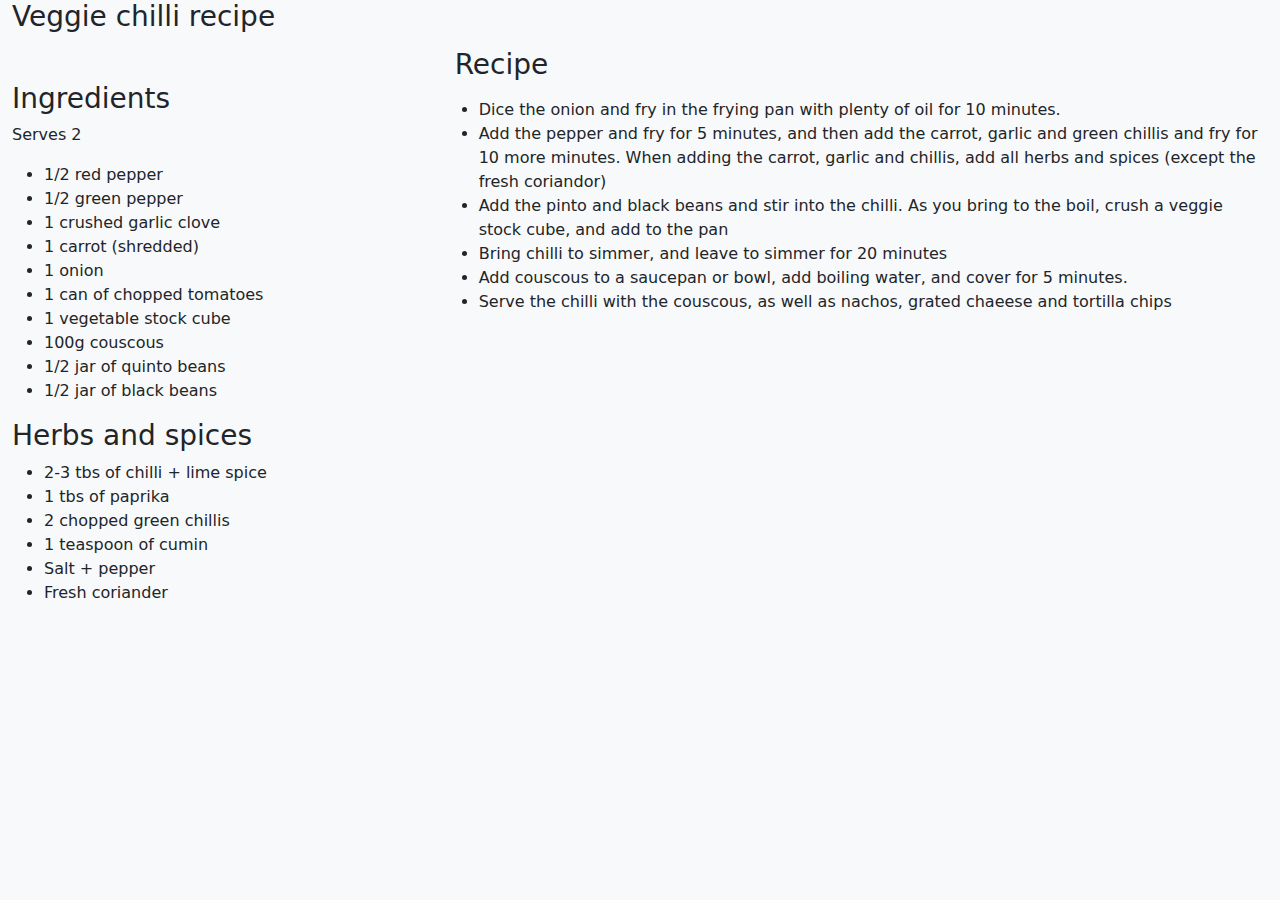
==== index.html @ 403dfee1 "Create index.html" ====
<!DOCTYPE html>
<html lang="en">
  <head>
    <meta charset="UTF-8" />
    <meta name="viewport" content="width=device-width, initial-scale=1.0" />
    <meta http-equiv="X-UA-Compatible" content="ie=edge" />
    <title>Veggie chilli</title>
    <link rel="stylesheet" href="styles.css" />
    <link
      href="https://cdn.jsdelivr.net/npm/bootstrap@5.3.3/dist/css/bootstrap.min.css"
      rel="stylesheet"
      integrity="sha384-QWTKZyjpPEjISv5WaRU9OFeRpok6YctnYmDr5pNlyT2bRjXh0JMhjY6hW+ALEwIH"
      crossorigin="anonymous"
    />
    <script
      src="https://cdn.jsdelivr.net/npm/bootstrap@5.3.3/dist/js/bootstrap.bundle.min.js"
      integrity="sha384-YvpcrYf0tY3lHB60NNkmXc5s9fDVZLESaAA55NDzOxhy9GkcIdslK1eN7N6jIeHz"
      crossorigin="anonymous"
    ></script>
    <script
      src="https://cdn.jsdelivr.net/npm/@popperjs/core@2.11.8/dist/umd/popper.min.js"
      integrity="sha384-I7E8VVD/ismYTF4hNIPjVp/Zjvgyol6VFvRkX/vR+Vc4jQkC+hVqc2pM8ODewa9r"
      crossorigin="anonymous"
    ></script>
    <script
      src="https://cdn.jsdelivr.net/npm/bootstrap@5.3.3/dist/js/bootstrap.min.js"
      integrity="sha384-0pUGZvbkm6XF6gxjEnlmuGrJXVbNuzT9qBBavbLwCsOGabYfZo0T0to5eqruptLy"
      crossorigin="anonymous"
    ></script>
  </head>
  <body class="bg-body-tertiary">
    <div class="container-fluid rounded">
      <div class="row d-flex g-0">
        <div class="col-4">
          <h3 class="pb-3">Veggie chilli recipe</h3>
          <img src="veggie-chilli.jpg" class="w-60 img-fluid rounded" alt="" />
          <h3>Ingredients</h3>
          <p class="w-30">
            Serves 2
            <ul>
            <li>
            1/2 red pepper</li>
            <li>1/2 green pepper</li>
            <li>1 crushed garlic clove</li>
            <li>1 carrot (shredded)</li>
            <li>1 onion</li>
            <li>1 can of chopped tomatoes</li>
            <li>1 vegetable stock cube</li>
            <li>100g couscous</li>
            <li>1/2 jar of quinto beans</li>
            <li>1/2 jar of black beans</li>
          </ul>
          </p>
          <p> <h3>Herbs and spices</h3> 
            <ul> <li>2-3 tbs of chilli + lime spice</li> 
              <li>1 tbs of paprika</li> 
              <li>2 chopped green chillis</li> 
              <li>1 teaspoon of cumin</li> 
              <li>Salt + pepper</li> 
              <li>Fresh coriander</li> 
            </ul> 
          </p>
        </div>
        <div class="col-8">
          <h3 class="ms-4 pt-5">Recipe</h3>
          <p>
            <ul class="ms-3">
              <li>
                Dice the onion and fry in the frying pan with plenty of oil for 10 minutes.
              </li>
              <li>Add the pepper and fry for 5 minutes, and then add the carrot, garlic and green chillis and fry for 10 more minutes. When adding the carrot, garlic and chillis, add all herbs and spices (except the fresh coriandor)</li>
              <li>Add the pinto and black beans and stir into the chilli. As you bring to the boil, crush a veggie stock cube, and add to the pan</li>
              <li>Bring chilli to simmer, and leave to simmer for 20 minutes</li>
              <li>Add couscous to a saucepan or bowl, add boiling water, and cover for 5 minutes.</li>
              <li>Serve the chilli with the couscous, as well as nachos, grated chaeese and tortilla chips</li>
            </ul>
          </p>
          <div class="img-container grid gap-2 mt-4">
            <div class="row no-gutters g-0 mb-4">
              <div class="col-sm-6 d-flex justify-content-center g-0">
                <img src="veggie-chilli-image1.jpg" class="w-75 rounded pe-0" alt="">
              </div>
              <div class="col-sm-6 d-flex justify-content-center g-0">
                <img src="veggie-chilli-image2.jpg" class="w-75 mt-2 rounded pe-0" alt="">
              </div>
            </div>

            <div class="row no-gutters g-0">
              <div class="col-sm-6 d-flex justify-content-center g-0">
                  <img src="veggie-chilli-image3.jpg" class="w-75 rounded pe-0" alt="">
              </div>
              <div class="col-sm-6 d-flex justify-content-center g-0">
                  <img src="veggie-chilli-image4.jpg" class="w-75 rounded pe-0" alt="">
              </div>
          </div>
        </div>


  
        </div>
      </div>
    </div>
  </body>
</html>
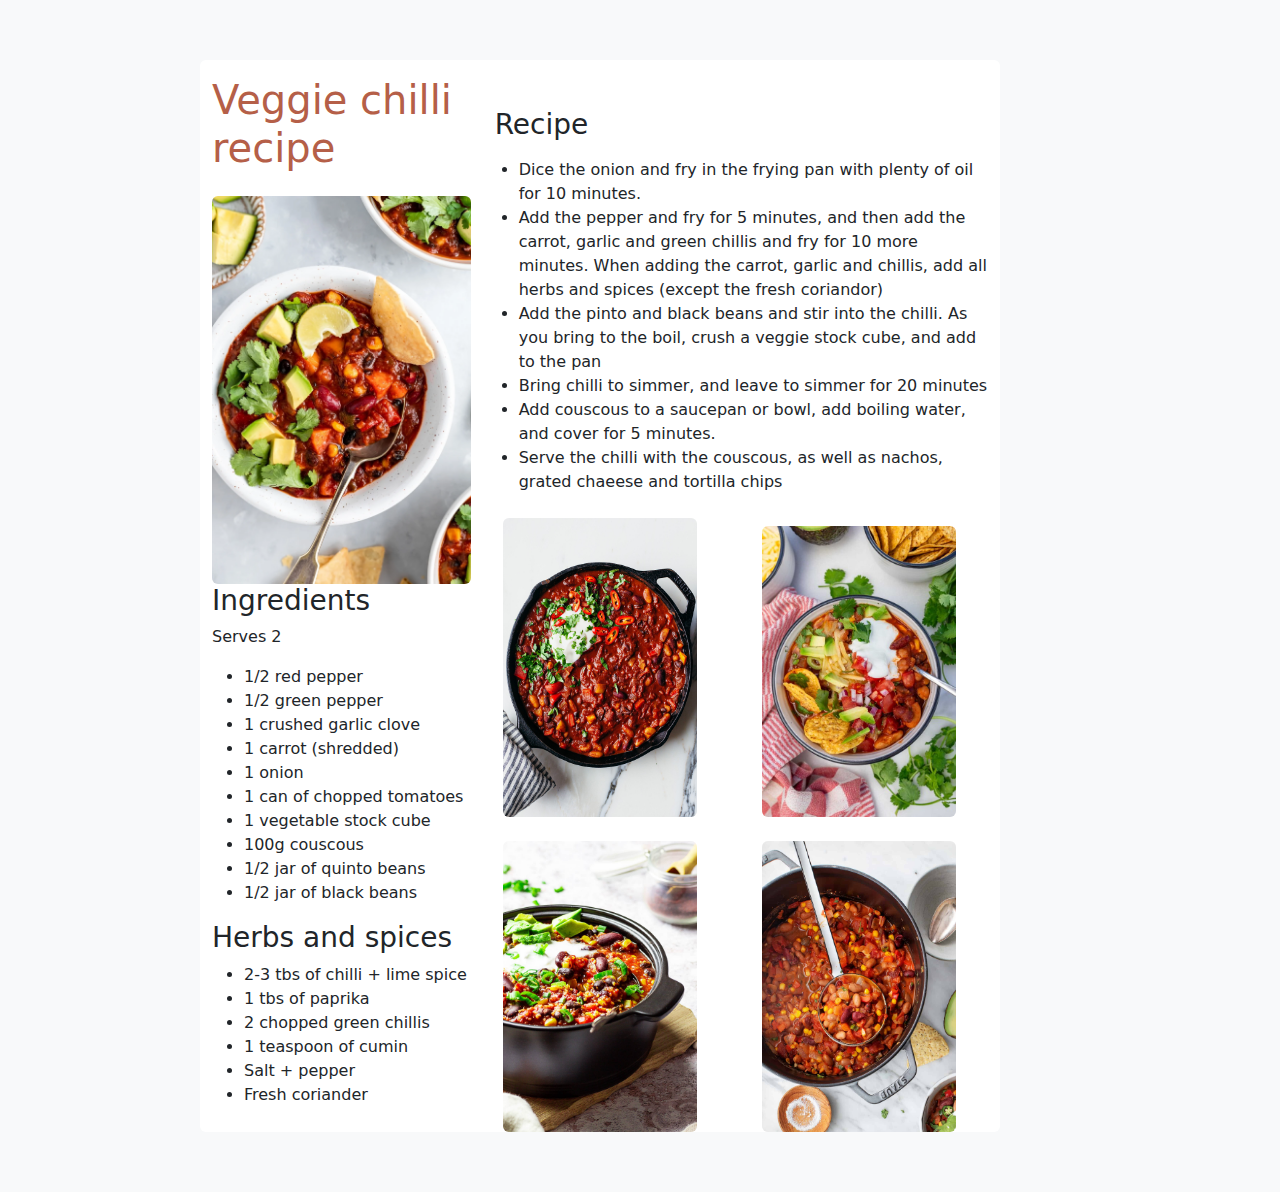
==== commit 77e6fc21: "Changed css primary colour" ====
--- a/index.html
+++ b/index.html
@@ -5,7 +5,6 @@
     <meta name="viewport" content="width=device-width, initial-scale=1.0" />
     <meta http-equiv="X-UA-Compatible" content="ie=edge" />
     <title>Veggie chilli</title>
-    <link rel="stylesheet" href="styles.css" />
     <link
       href="https://cdn.jsdelivr.net/npm/bootstrap@5.3.3/dist/css/bootstrap.min.css"
       rel="stylesheet"
@@ -27,12 +26,14 @@
       integrity="sha384-0pUGZvbkm6XF6gxjEnlmuGrJXVbNuzT9qBBavbLwCsOGabYfZo0T0to5eqruptLy"
       crossorigin="anonymous"
     ></script>
+        <link rel="stylesheet" href="styles.css" />
+
   </head>
   <body class="bg-body-tertiary">
     <div class="container-fluid rounded">
       <div class="row d-flex g-0">
         <div class="col-4">
-          <h3 class="pb-3">Veggie chilli recipe</h3>
+          <h1 class="pb-3 pt-3">Veggie chilli recipe</h1>
           <img src="veggie-chilli.jpg" class="w-60 img-fluid rounded" alt="" />
           <h3>Ingredients</h3>
           <p class="w-30">
--- a/styles.css
+++ b/styles.css
@@ -0,0 +1,26 @@
+:root {
+  --bs-primary: #b55f48;
+  --bs-secondary: black;
+}
+
+h1 {
+  text-decoration: underline;
+}
+
+.container-fluid {
+  max-width: 800px;
+  margin: 60px 200px;
+  background-color: white;
+}
+
+body {
+  background-color: pink;
+}
+
+body {
+  background-color: blue;
+}
+h1 {
+  text-decoration: none;
+  color: var(--bs-primary);
+}
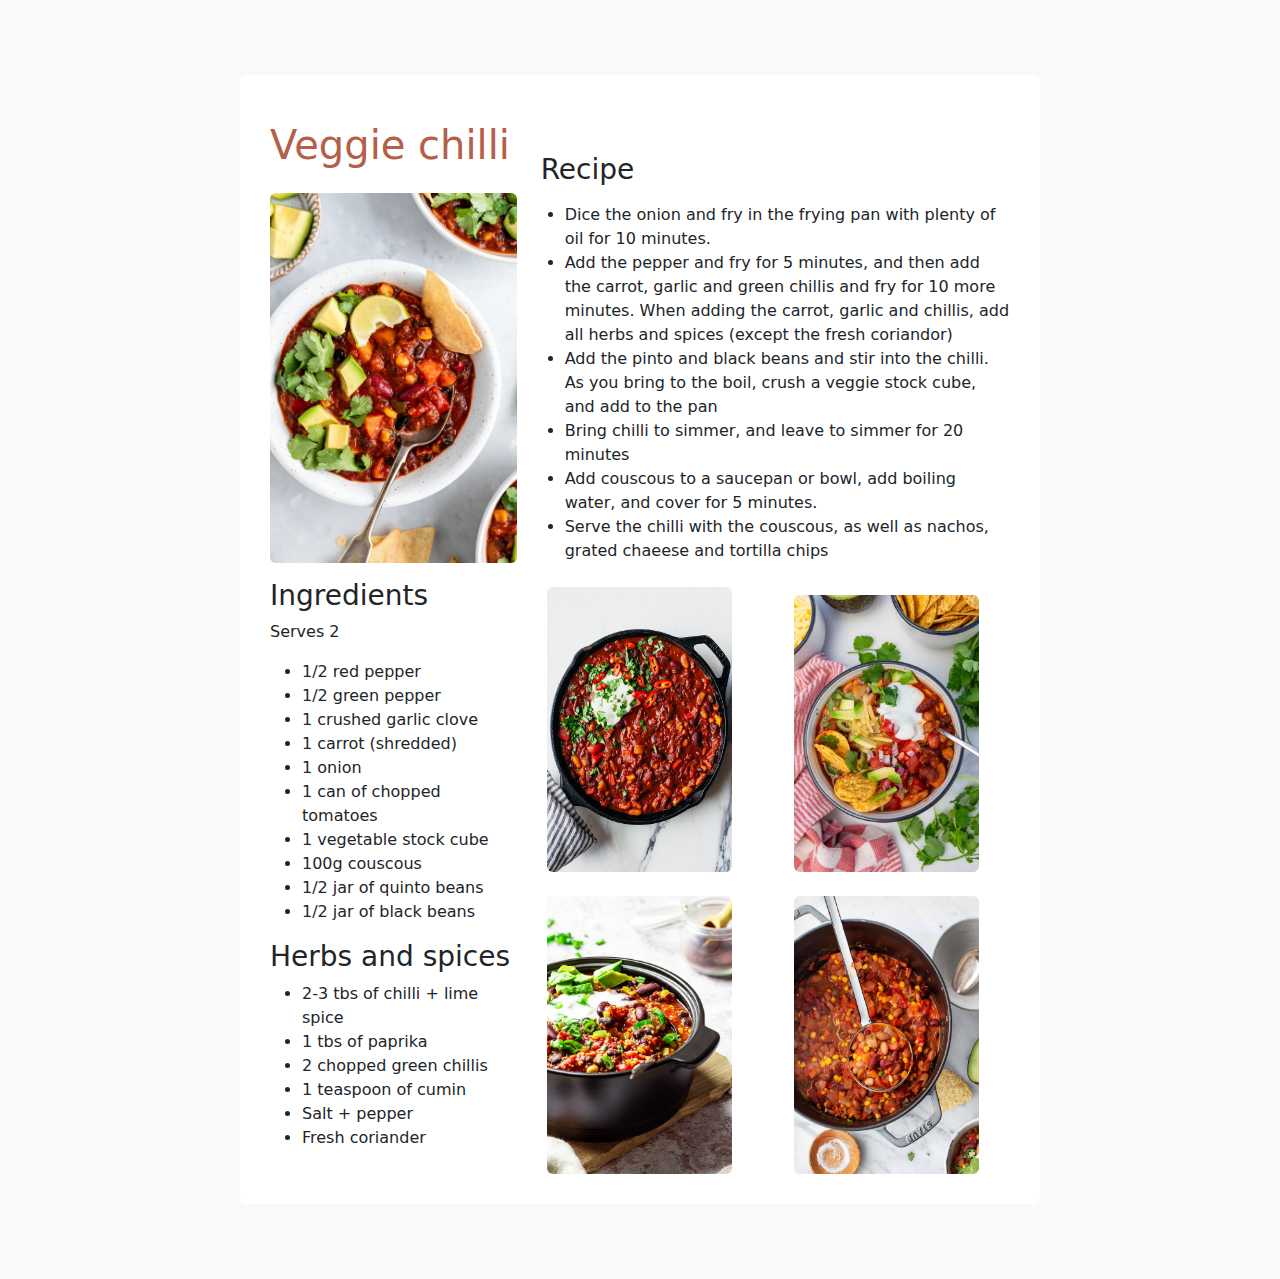
==== commit 3925d877: "minor html changes" ====
--- a/index.html
+++ b/index.html
@@ -33,9 +33,9 @@
     <div class="container-fluid rounded">
       <div class="row d-flex g-0">
         <div class="col-4">
-          <h1 class="pb-3 pt-3">Veggie chilli recipe</h1>
+          <h1 class="pb-3 pt-3">Veggie chilli</h1>
           <img src="veggie-chilli.jpg" class="w-60 img-fluid rounded" alt="" />
-          <h3>Ingredients</h3>
+          <h3 class="mt-3">Ingredients</h3>
           <p class="w-30">
             Serves 2
             <ul>
--- a/styles.css
+++ b/styles.css
@@ -9,8 +9,9 @@
 
 .container-fluid {
   max-width: 800px;
-  margin: 60px 200px;
+  margin: 75px auto;
   background-color: white;
+  padding: 30px;
 }
 
 body {
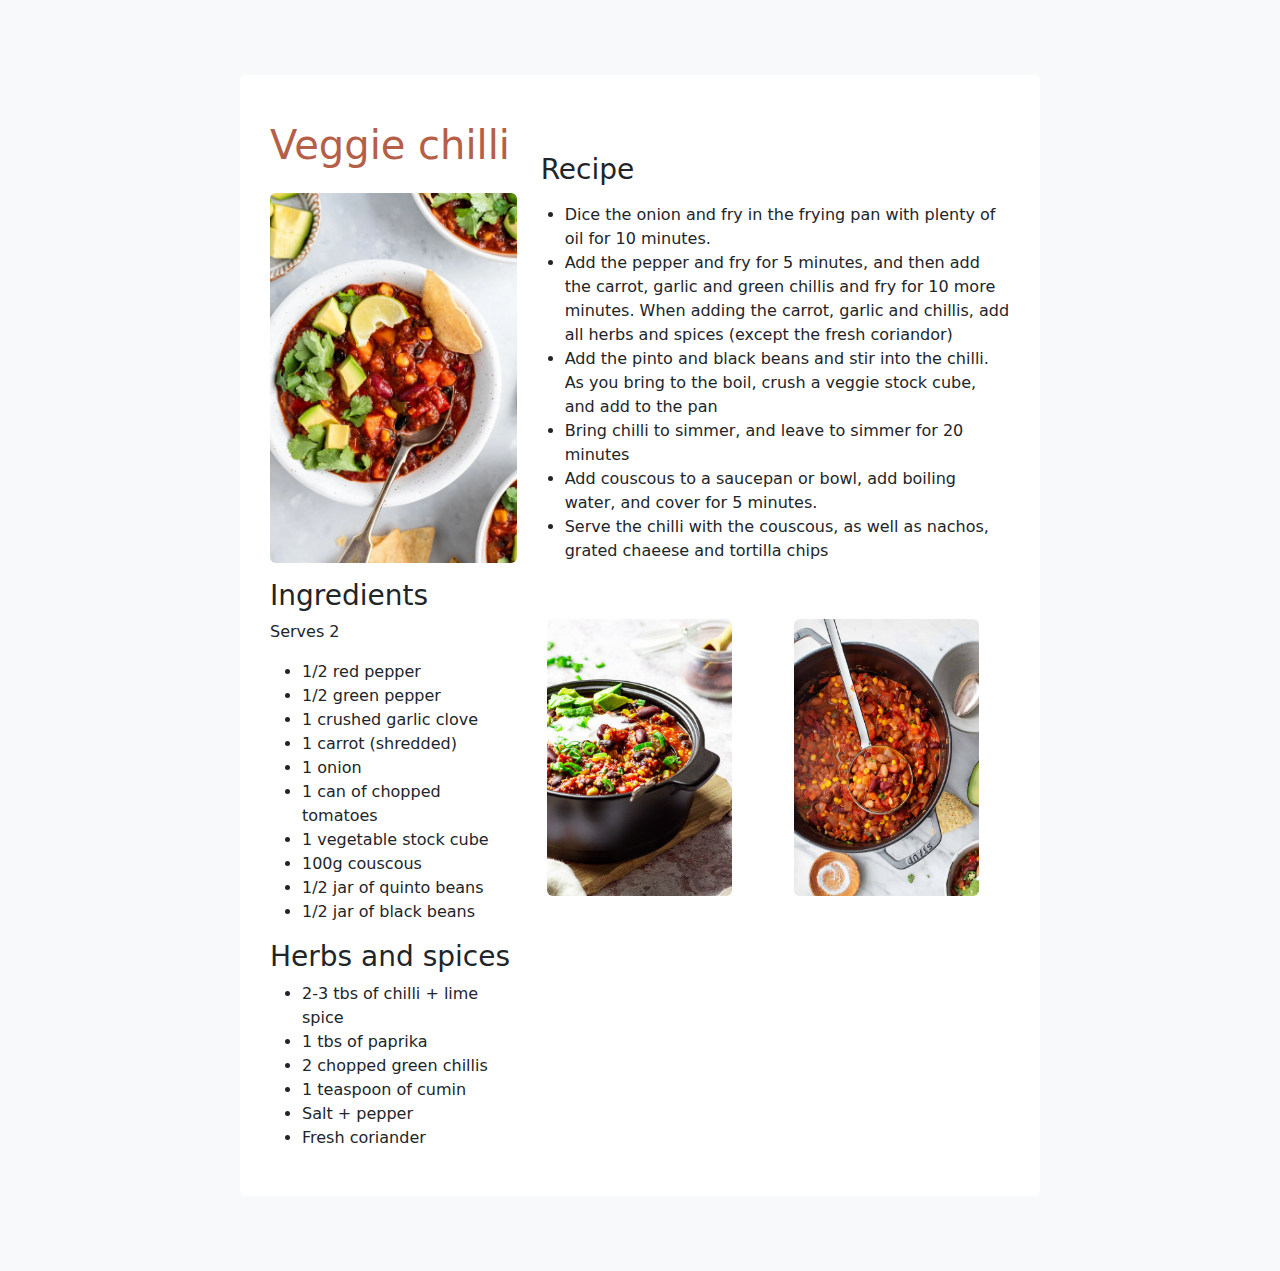
==== commit 16b504a5: "troubleshooting image display" ====
--- a/index.html
+++ b/index.html
@@ -34,7 +34,7 @@
       <div class="row d-flex g-0">
         <div class="col-4">
           <h1 class="pb-3 pt-3">Veggie chilli</h1>
-          <img src="veggie-chilli.jpg" class="w-60 img-fluid rounded" alt="" />
+          <img src="images/veggie-chilli.jpg" class="w-60 img-fluid rounded" alt="" />
           <h3 class="mt-3">Ingredients</h3>
           <p class="w-30">
             Serves 2
@@ -79,19 +79,19 @@
           <div class="img-container grid gap-2 mt-4">
             <div class="row no-gutters g-0 mb-4">
               <div class="col-sm-6 d-flex justify-content-center g-0">
-                <img src="veggie-chilli-image1.jpg" class="w-75 rounded pe-0" alt="">
+                <img src="./images/veggie-chilli-image1-new.jpg" class="w-75 rounded pe-0" alt="">
               </div>
               <div class="col-sm-6 d-flex justify-content-center g-0">
-                <img src="veggie-chilli-image2.jpg" class="w-75 mt-2 rounded pe-0" alt="">
+                <img src="./images/veggie-chilli-image2.jpg" class="w-75 mt-2 rounded pe-0" alt="">
               </div>
             </div>
 
             <div class="row no-gutters g-0">
               <div class="col-sm-6 d-flex justify-content-center g-0">
-                  <img src="veggie-chilli-image3.jpg" class="w-75 rounded pe-0" alt="">
+                  <img src="./images/veggie-chilli-image3.jpg" class="w-75 rounded pe-0" alt="">
               </div>
               <div class="col-sm-6 d-flex justify-content-center g-0">
-                  <img src="veggie-chilli-image4.jpg" class="w-75 rounded pe-0" alt="">
+                  <img src="./images/veggie-chilli-image4.jpg" class="w-75 rounded pe-0" alt="">
               </div>
           </div>
         </div>
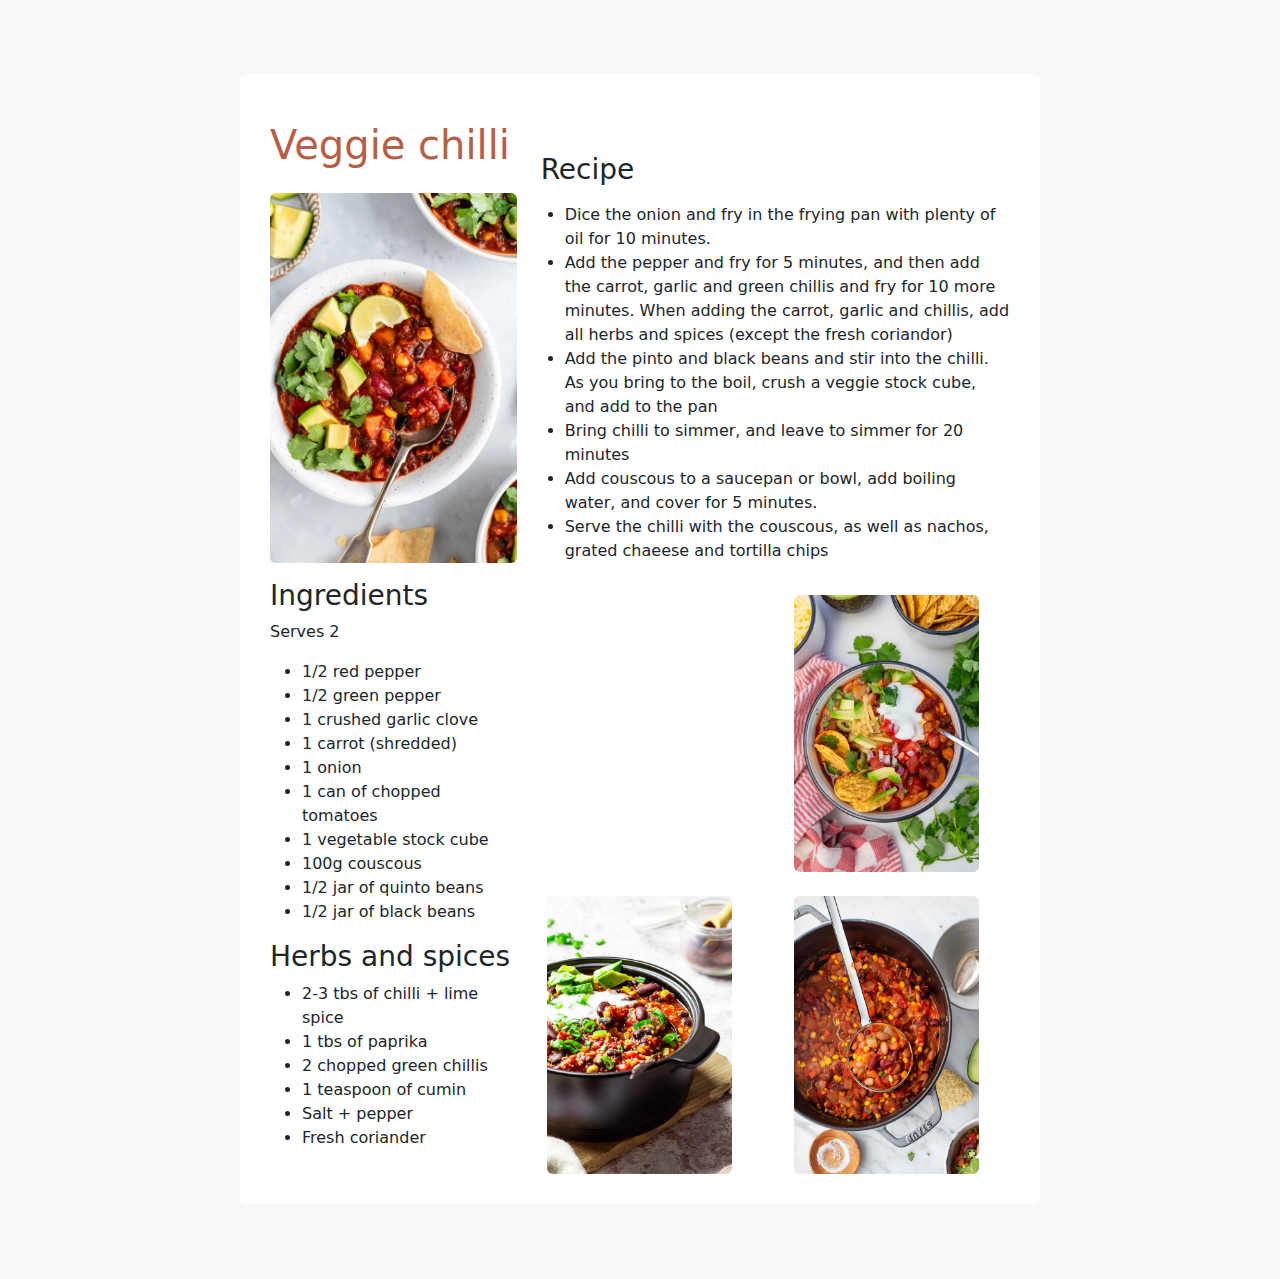
==== commit 33cb89cb: "Adding back grid images 1 + 2" ====
--- a/index.html
+++ b/index.html
@@ -79,7 +79,7 @@
           <div class="img-container grid gap-2 mt-4">
             <div class="row no-gutters g-0 mb-4">
               <div class="col-sm-6 d-flex justify-content-center g-0">
-                <img src="./images/veggie-chilli-image1-new.jpg" class="w-75 rounded pe-0" alt="">
+                <img src=".images/veggie-chilli-image1.jpg" class="w-75 rounded pe-0" alt="">
               </div>
               <div class="col-sm-6 d-flex justify-content-center g-0">
                 <img src="./images/veggie-chilli-image2.jpg" class="w-75 mt-2 rounded pe-0" alt="">
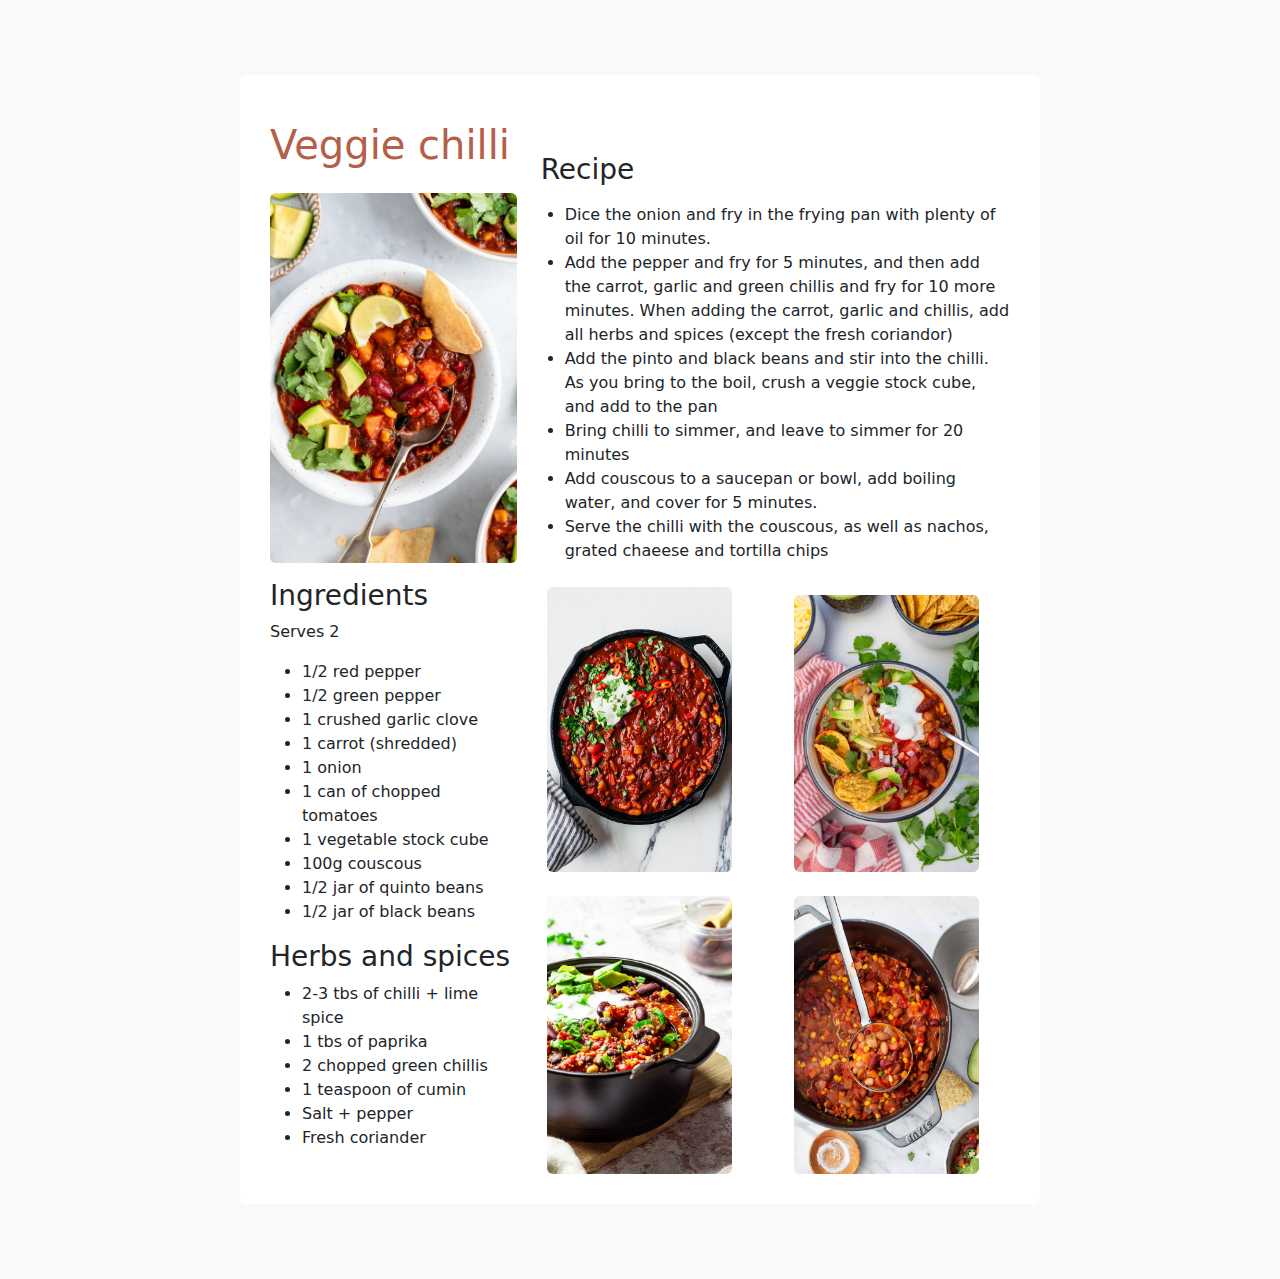
==== commit c32b1260: "Adding back grid img one" ====
--- a/index.html
+++ b/index.html
@@ -79,7 +79,7 @@
           <div class="img-container grid gap-2 mt-4">
             <div class="row no-gutters g-0 mb-4">
               <div class="col-sm-6 d-flex justify-content-center g-0">
-                <img src=".images/veggie-chilli-image1.jpg" class="w-75 rounded pe-0" alt="">
+                <img src="./images/veggie-chilli-image1.jpg" class="w-75 rounded pe-0" alt="">
               </div>
               <div class="col-sm-6 d-flex justify-content-center g-0">
                 <img src="./images/veggie-chilli-image2.jpg" class="w-75 mt-2 rounded pe-0" alt="">
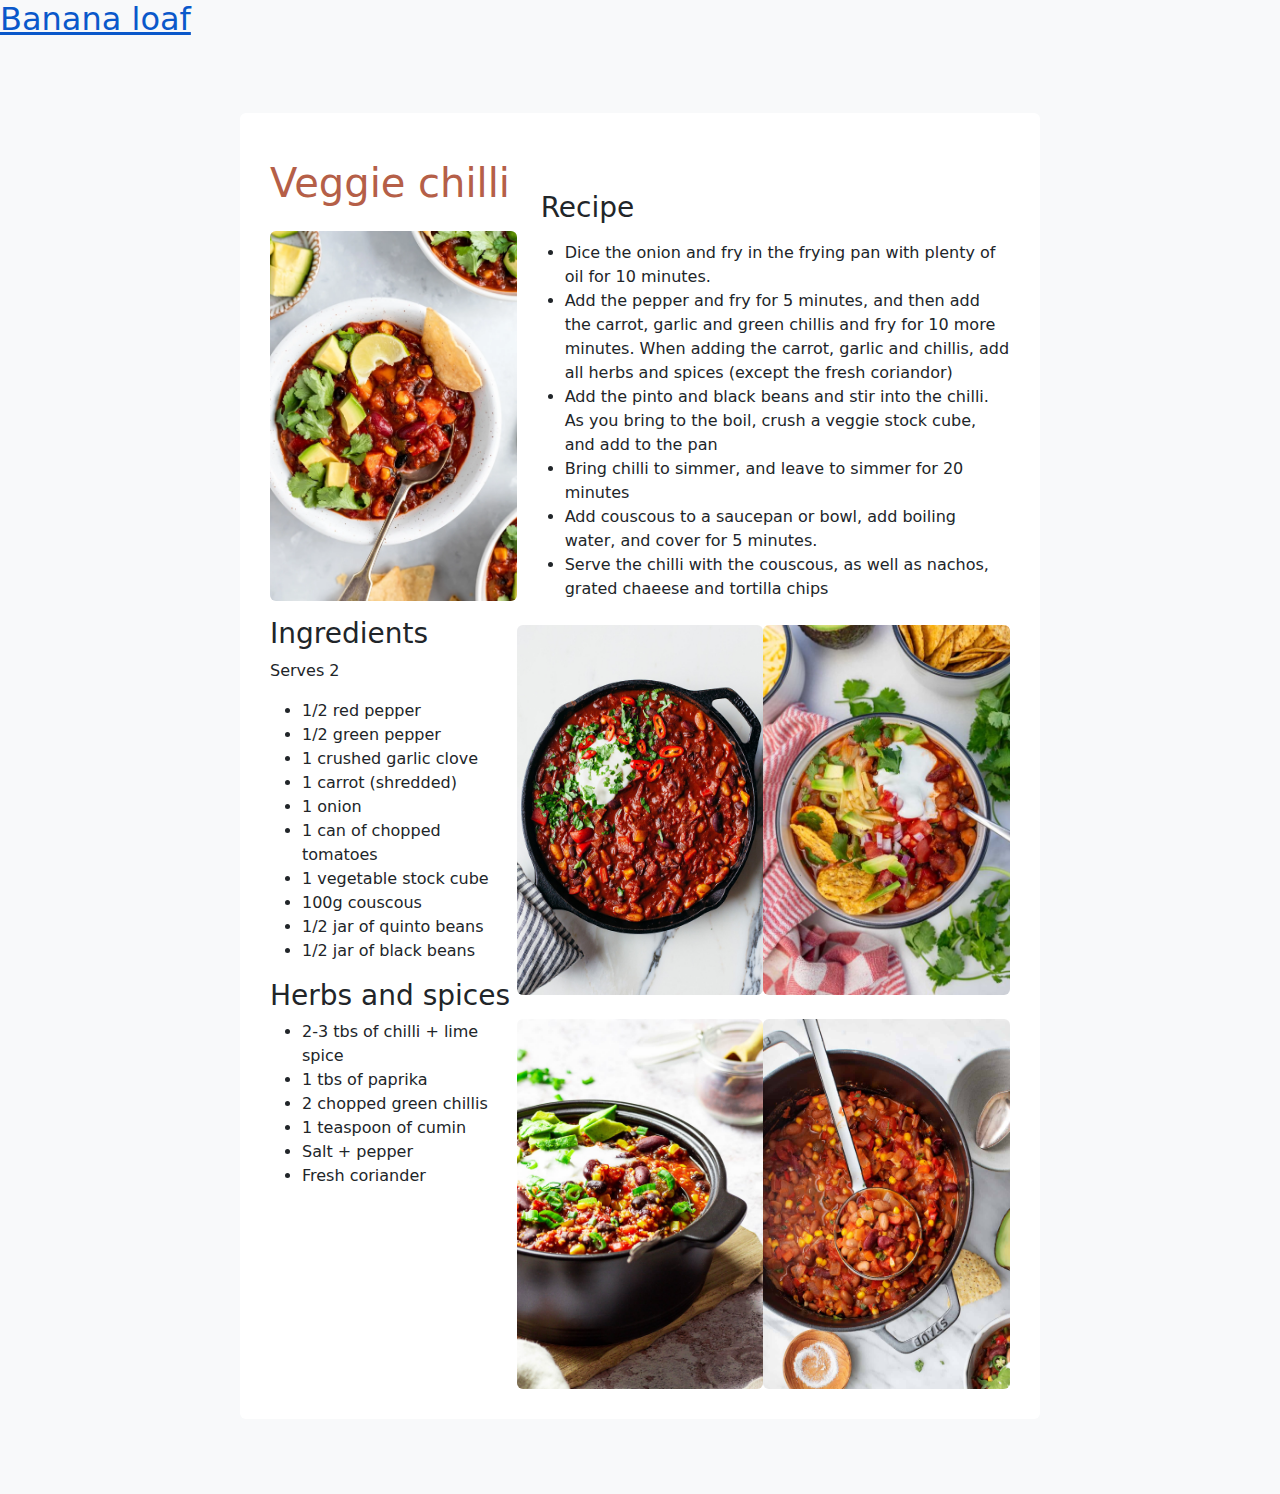
==== commit 6026ac75: "Linked HTML pages" ====
--- a/index.html
+++ b/index.html
@@ -30,6 +30,9 @@
 
   </head>
   <body class="bg-body-tertiary">
+    <h2>
+        <a href="banana-loaf.html">Banana loaf</a>
+    </h2>
     <div class="container-fluid rounded">
       <div class="row d-flex g-0">
         <div class="col-4">
@@ -79,19 +82,19 @@
           <div class="img-container grid gap-2 mt-4">
             <div class="row no-gutters g-0 mb-4">
               <div class="col-sm-6 d-flex justify-content-center g-0">
-                <img src="./images/veggie-chilli-image1.jpg" class="w-75 rounded pe-0" alt="">
+                <img src="./images/veggie-chilli-image1.jpg" class="img-fluid rounded pe-0" alt="">
               </div>
               <div class="col-sm-6 d-flex justify-content-center g-0">
-                <img src="./images/veggie-chilli-image2.jpg" class="w-75 mt-2 rounded pe-0" alt="">
+                <img src="./images/veggie-chilli-image2.jpg" class="img-fluid rounded pe-0" alt="">
               </div>
             </div>
 
             <div class="row no-gutters g-0">
               <div class="col-sm-6 d-flex justify-content-center g-0">
-                  <img src="./images/veggie-chilli-image3.jpg" class="w-75 rounded pe-0" alt="">
+                  <img src="./images/veggie-chilli-image3.jpg" class="img-fluid rounded pe-0" alt="">
               </div>
               <div class="col-sm-6 d-flex justify-content-center g-0">
-                  <img src="./images/veggie-chilli-image4.jpg" class="w-75 rounded pe-0" alt="">
+                  <img src="./images/veggie-chilli-image4.jpg" class="img-fluid rounded pe-0" alt="">
               </div>
           </div>
         </div>
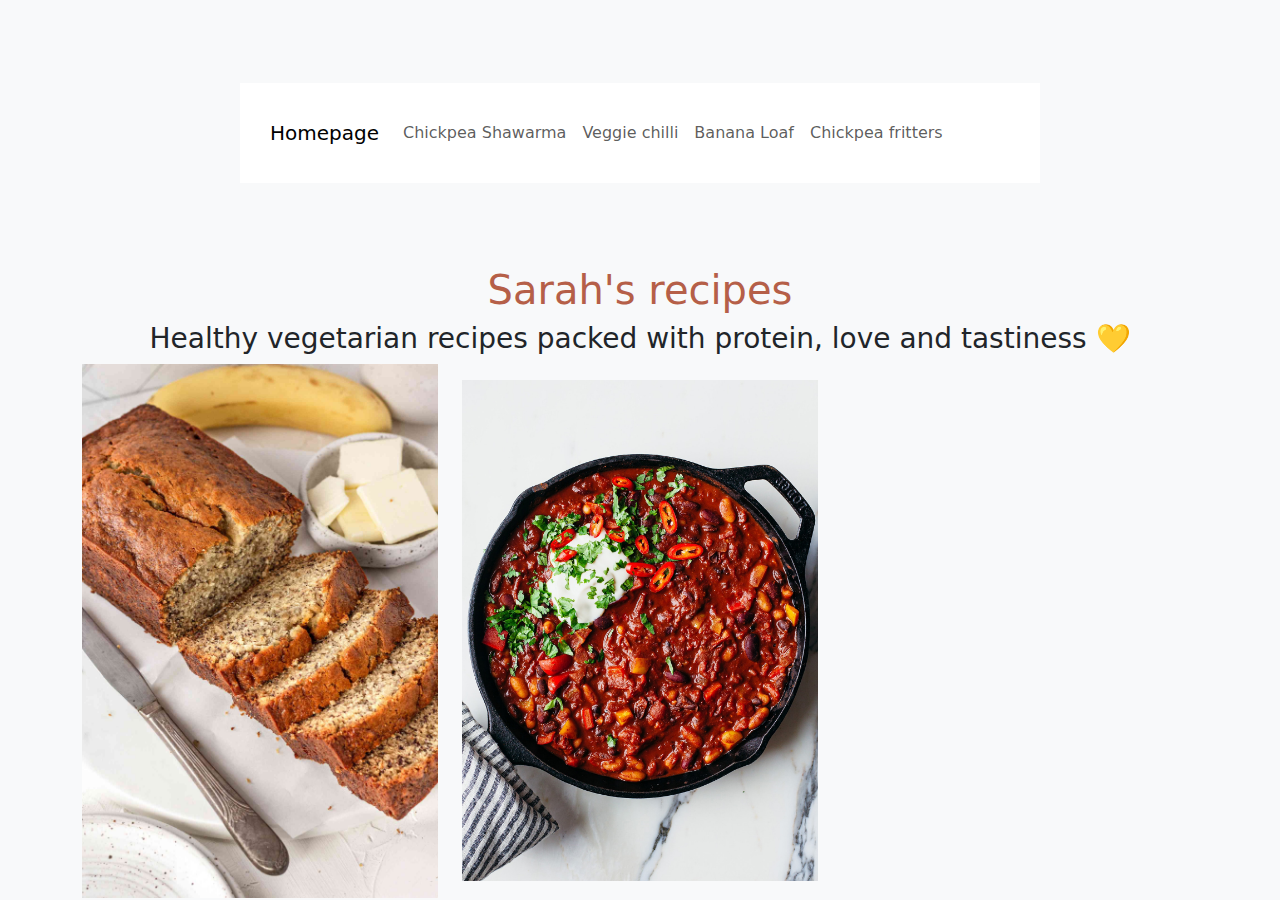
==== commit 07f7c529: "Updated index.html" ====
--- a/index.html
+++ b/index.html
@@ -11,98 +11,47 @@
       integrity="sha384-QWTKZyjpPEjISv5WaRU9OFeRpok6YctnYmDr5pNlyT2bRjXh0JMhjY6hW+ALEwIH"
       crossorigin="anonymous"
     />
-    <script
+ <script
       src="https://cdn.jsdelivr.net/npm/bootstrap@5.3.3/dist/js/bootstrap.bundle.min.js"
       integrity="sha384-YvpcrYf0tY3lHB60NNkmXc5s9fDVZLESaAA55NDzOxhy9GkcIdslK1eN7N6jIeHz"
       crossorigin="anonymous"
     ></script>
-    <script
-      src="https://cdn.jsdelivr.net/npm/@popperjs/core@2.11.8/dist/umd/popper.min.js"
-      integrity="sha384-I7E8VVD/ismYTF4hNIPjVp/Zjvgyol6VFvRkX/vR+Vc4jQkC+hVqc2pM8ODewa9r"
-      crossorigin="anonymous"
-    ></script>
-    <script
-      src="https://cdn.jsdelivr.net/npm/bootstrap@5.3.3/dist/js/bootstrap.min.js"
-      integrity="sha384-0pUGZvbkm6XF6gxjEnlmuGrJXVbNuzT9qBBavbLwCsOGabYfZo0T0to5eqruptLy"
-      crossorigin="anonymous"
-    ></script>
-        <link rel="stylesheet" href="styles.css" />
+            <link rel="stylesheet" href="styles.css" />
 
-  </head>
   <body class="bg-body-tertiary">
-    <h2>
-        <a href="banana-loaf.html">Banana loaf</a>
-    </h2>
-    <div class="container-fluid rounded">
-      <div class="row d-flex g-0">
-        <div class="col-4">
-          <h1 class="pb-3 pt-3">Veggie chilli</h1>
-          <img src="images/veggie-chilli.jpg" class="w-60 img-fluid rounded" alt="" />
-          <h3 class="mt-3">Ingredients</h3>
-          <p class="w-30">
-            Serves 2
-            <ul>
-            <li>
-            1/2 red pepper</li>
-            <li>1/2 green pepper</li>
-            <li>1 crushed garlic clove</li>
-            <li>1 carrot (shredded)</li>
-            <li>1 onion</li>
-            <li>1 can of chopped tomatoes</li>
-            <li>1 vegetable stock cube</li>
-            <li>100g couscous</li>
-            <li>1/2 jar of quinto beans</li>
-            <li>1/2 jar of black beans</li>
-          </ul>
-          </p>
-          <p> <h3>Herbs and spices</h3> 
-            <ul> <li>2-3 tbs of chilli + lime spice</li> 
-              <li>1 tbs of paprika</li> 
-              <li>2 chopped green chillis</li> 
-              <li>1 teaspoon of cumin</li> 
-              <li>Salt + pepper</li> 
-              <li>Fresh coriander</li> 
-            </ul> 
-          </p>
-        </div>
-        <div class="col-8">
-          <h3 class="ms-4 pt-5">Recipe</h3>
-          <p>
-            <ul class="ms-3">
-              <li>
-                Dice the onion and fry in the frying pan with plenty of oil for 10 minutes.
-              </li>
-              <li>Add the pepper and fry for 5 minutes, and then add the carrot, garlic and green chillis and fry for 10 more minutes. When adding the carrot, garlic and chillis, add all herbs and spices (except the fresh coriandor)</li>
-              <li>Add the pinto and black beans and stir into the chilli. As you bring to the boil, crush a veggie stock cube, and add to the pan</li>
-              <li>Bring chilli to simmer, and leave to simmer for 20 minutes</li>
-              <li>Add couscous to a saucepan or bowl, add boiling water, and cover for 5 minutes.</li>
-              <li>Serve the chilli with the couscous, as well as nachos, grated chaeese and tortilla chips</li>
-            </ul>
-          </p>
-          <div class="img-container grid gap-2 mt-4">
-            <div class="row no-gutters g-0 mb-4">
-              <div class="col-sm-6 d-flex justify-content-center g-0">
-                <img src="./images/veggie-chilli-image1.jpg" class="img-fluid rounded pe-0" alt="">
-              </div>
-              <div class="col-sm-6 d-flex justify-content-center g-0">
-                <img src="./images/veggie-chilli-image2.jpg" class="img-fluid rounded pe-0" alt="">
-              </div>
-            </div>
-
-            <div class="row no-gutters g-0">
-              <div class="col-sm-6 d-flex justify-content-center g-0">
-                  <img src="./images/veggie-chilli-image3.jpg" class="img-fluid rounded pe-0" alt="">
-              </div>
-              <div class="col-sm-6 d-flex justify-content-center g-0">
-                  <img src="./images/veggie-chilli-image4.jpg" class="img-fluid rounded pe-0" alt="">
-              </div>
-          </div>
-        </div>
+     </head>
+<nav class="navbar navbar-expand-lg bg-body-tertiary">
+  <div class="container-fluid">
+    <a class="navbar-brand" href="#">Homepage</a>
+    <button class="navbar-toggler" type="button" data-bs-toggle="collapse" data-bs-target="#navbarNavAltMarkup" aria-controls="navbarNavAltMarkup" aria-expanded="false" aria-label="Toggle navigation">
+      <span class="navbar-toggler-icon"></span>
+    </button>
+    <div class="collapse navbar-collapse" id="navbarNavAltMarkup">
+      <div class="navbar-nav">
+        <a class="nav-link" href="veggie-shawarma.html">Chickpea Shawarma</a>
+        <a class="nav-link" href="veggie-chilli.html">Veggie chilli</a>
+        <a class="nav-link" href="banana-loaf.html">Banana Loaf</a>
+        <a class="nav-link" href="chickpea-fritters.html">Chickpea fritters</a>
 
 
-  
-        </div>
       </div>
     </div>
-  </body>
-</html>
+  </div>
+</nav>
+ <header>
+  <h1 class="d-flex justify-content-center">Sarah's recipes</h1>
+  <h3 class="d-flex justify-content-center">Healthy vegetarian recipes packed with protein, love and tastiness 💛</h3>
+ </header>
+<div class="container">
+  <div class="row">
+    <div class="col align-self-start">
+        <img src="./images/banana-bread-image1.jpg" class="img-fluid" alt="">
+    </div>
+    <div class="col align-self-center">
+        <img src="./images/veggie-chilli-image1.jpg" class="img-fluid"alt="">
+    </div>
+    <div class="col align-self-end">
+      <img src="./images/chickpea-shawarma-image2.jpg" class="img-fluid" alt="">
+    </div>
+  </div>
+</div>